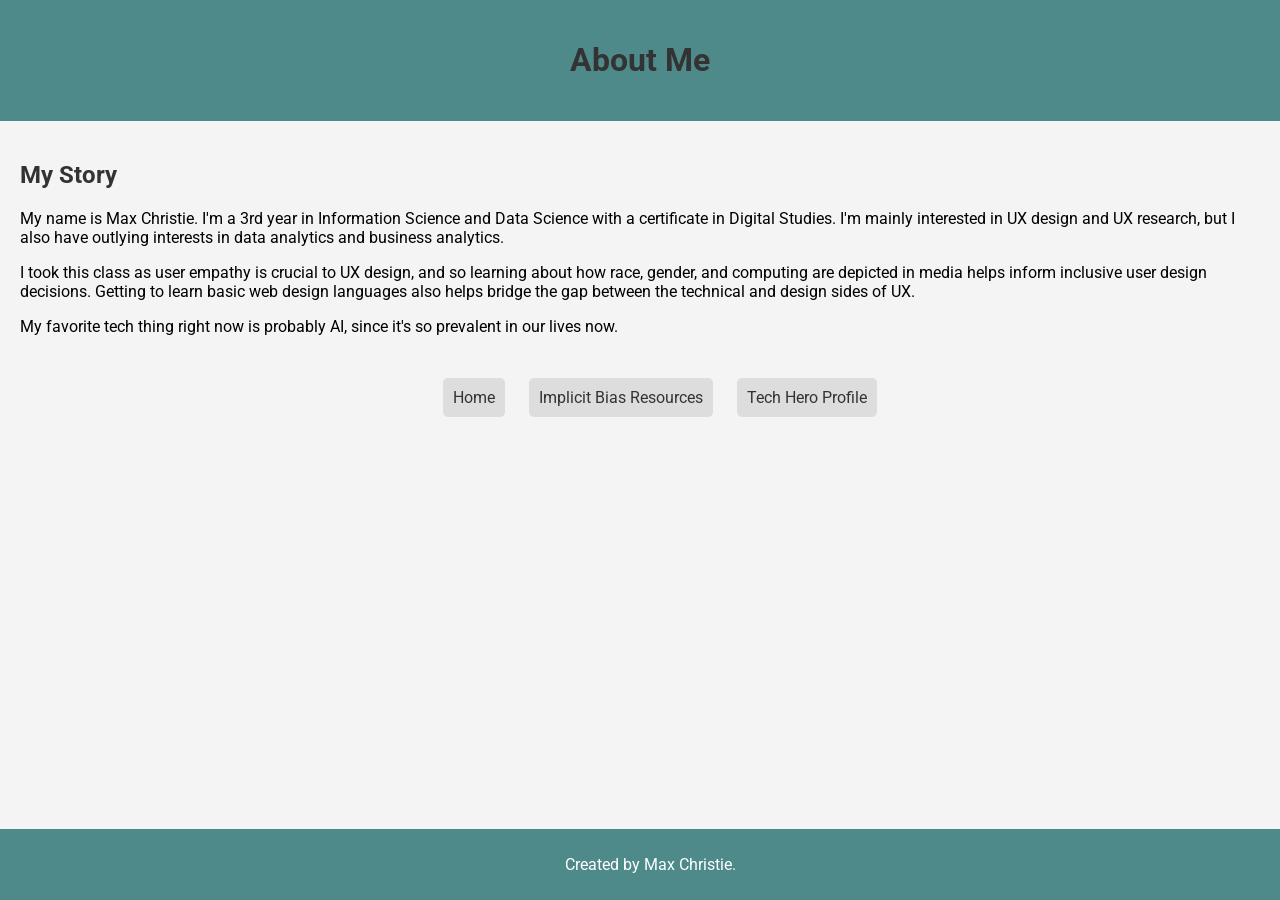
==== aboutme.html @ 12caaabe "Add files via upload" ====
<!DOCTYPE html>
<html lang="en">
<head>
    <meta charset="UTF-8">
    <meta name="viewport" content="width=device-width, initial-scale=1.0">
    <title>About Me | Your Website Name</title>
    <link href="https://fonts.googleapis.com/css2?family=Roboto:wght@400;700&display=swap" rel="stylesheet">
    <link rel="stylesheet" href="stylepage.css">
</head>
<body>
    <header>
        <h1>About Me</h1>
    </header>
    <section id="bio">
        <h2>My Story</h2>
        <p>My name is Max Christie. I'm a 3rd year in Information Science and Data Science with a certificate in Digital Studies. I'm mainly interested in UX design and UX research, but I also have outlying interests in data analytics and business analytics.</p>
        <p>I took this class as user empathy is crucial to UX design, and so learning about how race, gender, and computing are depicted in media helps inform inclusive user design decisions. Getting to learn basic web design languages also helps bridge the gap between the technical and design sides of UX.</p>
        <p>My favorite tech thing right now is probably AI, since it's so prevalent in our lives now.</p>
    </section>
    <nav>
        <ul>
            <li><a href="index.html">Home</a></li>
            <li><a href="resourcepage.html">Implicit Bias Resources</a></li>
            <li><a href="techhero.html">Tech Hero Profile</a></li>
        </ul>
    </nav>
    <footer>
        <p>Created by Max Christie.</p>
    </footer>
</body>
</html>
---- stylepage.css ----
/* General Styles */
body {
    font-family: Arial, sans-serif;
    margin: 0;
    padding: 0;
    background-color: #f4f4f4;
    font-family: 'Roboto', sans-serif;

}

header {
    background-color: #4f8a8b;
    color: #fff;
    padding: 20px;
    text-align: center;
}

nav ul {
    list-style: none;
    text-align: center;
}

nav ul li {
    display: inline;
    margin: 10px;
}

nav ul li a {
    color: #333;
    text-decoration: none;
    padding: 10px;
    background-color: #ddd;
    border-radius: 5px;
}

nav ul li a:hover {
    background-color: #ccc;
}

footer {
    text-align: center;
    padding: 10px;
    background-color: #4f8a8b;
    color: #fff;
    position: fixed;
    width: 100%;
    bottom: 0;
}

/* Page Specific Styles */
h1, h2 {
    color: #333;
}

section {
    padding: 20px;
}

#resources ul {
    list-style-type: square;
}

#resources a {
    color: #007BFF;
}
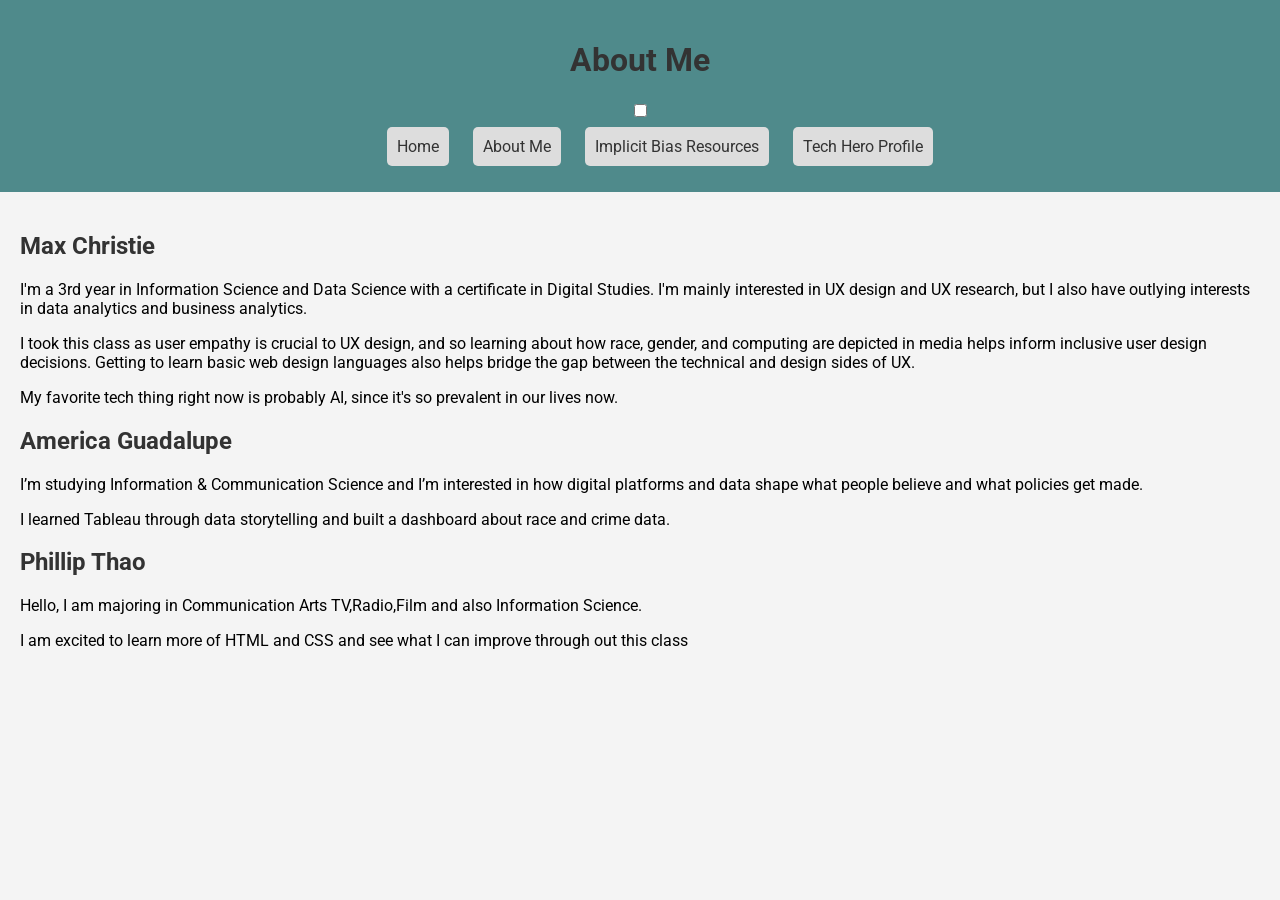
==== commit 0a6b34aa: "Update aboutme.html" ====
--- a/aboutme.html
+++ b/aboutme.html
@@ -8,24 +8,52 @@
     <link rel="stylesheet" href="stylepage.css">
 </head>
 <body>
+</nav>
     <header>
         <h1>About Me</h1>
+        <nav class="dropdown-nav">
+    <input type="checkbox" id="menu-toggle">
+
+    <label for="menu-toggle" class="hamburger">
+        <span></span>
+        <span></span>
+        <span></span>
+    </label>
+
+    <ul class="menu">
+        <li><a href="index.html">Home</a></li>
+        <li><a href="aboutme.html">About Me</a></li>
+        <li><a href="resourcepage.html">Implicit Bias Resources</a></li>
+        <li><a href="techhero.html">Tech Hero Profile</a></li>
+    </ul>
+</nav>
     </header>
     <section id="bio">
-        <h2>My Story</h2>
-        <p>My name is Max Christie. I'm a 3rd year in Information Science and Data Science with a certificate in Digital Studies. I'm mainly interested in UX design and UX research, but I also have outlying interests in data analytics and business analytics.</p>
-        <p>I took this class as user empathy is crucial to UX design, and so learning about how race, gender, and computing are depicted in media helps inform inclusive user design decisions. Getting to learn basic web design languages also helps bridge the gap between the technical and design sides of UX.</p>
-        <p>My favorite tech thing right now is probably AI, since it's so prevalent in our lives now.</p>
+        <div class="about-me">
+            <div class="about-me-text">
+                <h2>Max Christie</h2>
+                <p>I'm a 3rd year in Information Science and Data Science with a certificate in Digital Studies. I'm mainly interested in UX design and UX research, but I also have outlying interests in data analytics and business analytics.</p>
+                <p>I took this class as user empathy is crucial to UX design, and so learning about how race, gender, and computing are depicted in media helps inform inclusive user design decisions. Getting to learn basic web design languages also helps bridge the gap between the technical and design sides of UX.</p>
+                <p>My favorite tech thing right now is probably AI, since it's so prevalent in our lives now.</p>
+            </div>
+        </div>
+        <div class="about-me">
+            <div class="about-me-text">
+                <h2>America Guadalupe</h2>
+                <p>I’m studying Information & Communication Science and I’m interested in how digital
+                platforms and data shape what people believe and what policies get made. </p>
+                <p>I learned Tableau through data storytelling and built a dashboard about race and crime data.</p>
+            </div>
+        </div>
+        <div class="about-me">
+            <div class="about-me-text">
+                <h2>Phillip Thao </h2>
+                <p>Hello, I am majoring in Communication Arts TV,Radio,Film and also Information Science.</p>
+                <p>I am excited to learn more of HTML and CSS and see what I can improve through out this class</p>
+            </div>
+        </div>
     </section>
-    <nav>
-        <ul>
-            <li><a href="index.html">Home</a></li>
-            <li><a href="resourcepage.html">Implicit Bias Resources</a></li>
-            <li><a href="techhero.html">Tech Hero Profile</a></li>
-        </ul>
-    </nav>
-    <footer>
-        <p>Created by Max Christie.</p>
-    </footer>
+
 </body>
+
 </html>
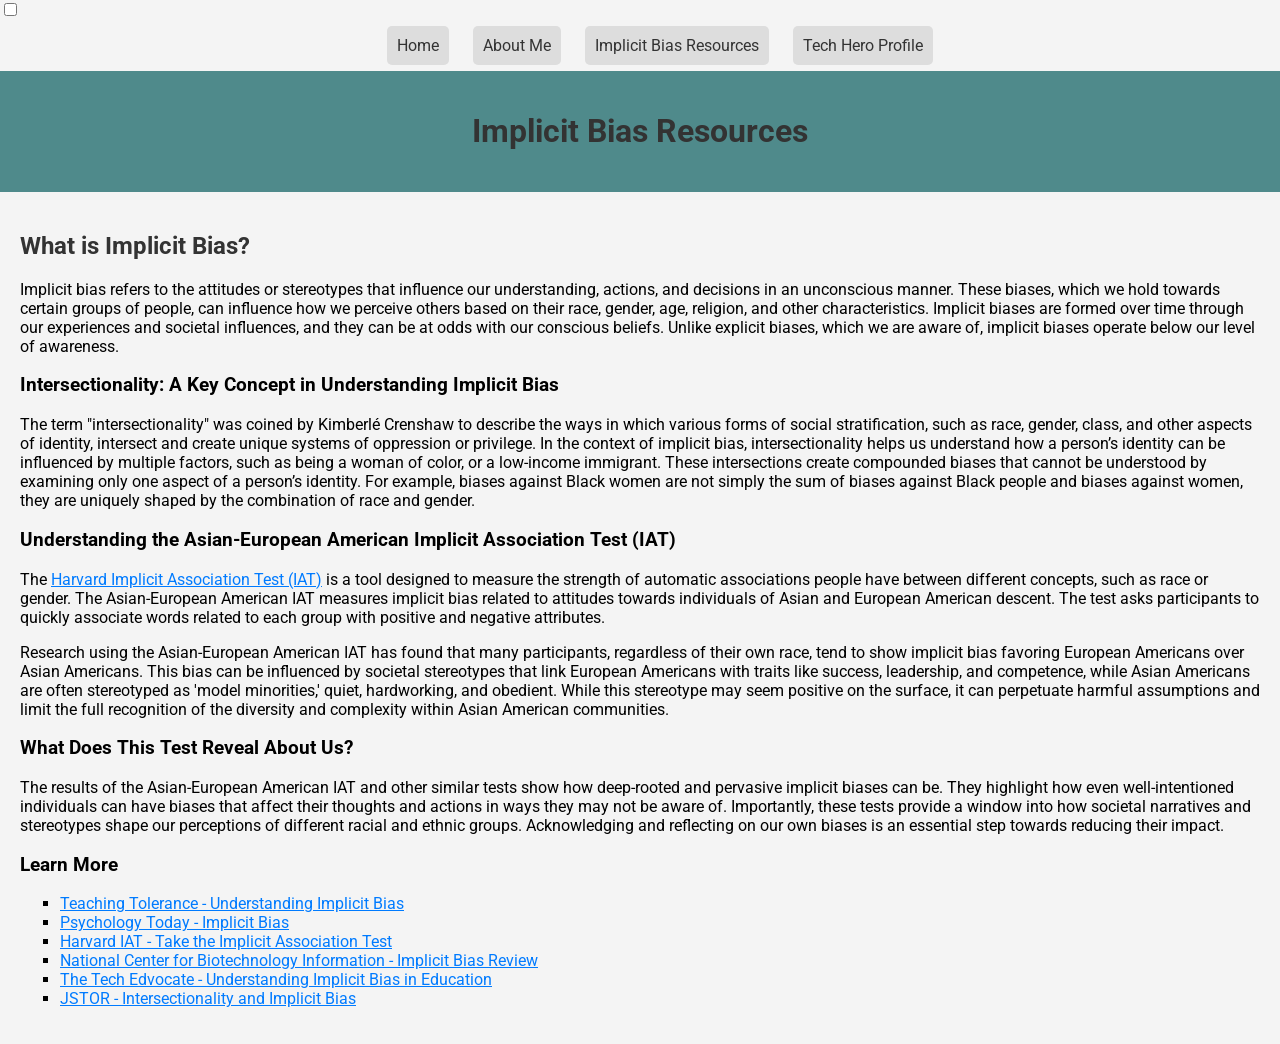
==== commit d7576c1e: "Update aboutme.html" ====
--- a/aboutme.html
+++ b/aboutme.html
@@ -3,57 +3,57 @@
 <head>
     <meta charset="UTF-8">
     <meta name="viewport" content="width=device-width, initial-scale=1.0">
-    <title>About Me | Your Website Name</title>
+    <title>Implicit Bias Resources | Your Website Name</title>
     <link href="https://fonts.googleapis.com/css2?family=Roboto:wght@400;700&display=swap" rel="stylesheet">
+
     <link rel="stylesheet" href="stylepage.css">
 </head>
 <body>
-</nav>
+    <!-- Top-left hamburger dropdown menu -->
+        <nav class="dropdown-nav">
+            <input type="checkbox" id="menu-toggle">
+            <label for="menu-toggle" class="hamburger">
+                <span></span>
+                <span></span>
+                <span></span>
+            </label>
+            <ul class="menu">
+                <li><a href="index.html">Home</a></li>
+                <li><a href="aboutme.html">About Me</a></li>
+                <li><a href="resourcepage.html">Implicit Bias Resources</a></li>
+                <li><a href="techhero.html">Tech Hero Profile</a></li>
+            </ul>
+        </nav>
     <header>
-        <h1>About Me</h1>
-        <nav class="dropdown-nav">
-    <input type="checkbox" id="menu-toggle">
+        <h1>Implicit Bias Resources</h1>
+    </header>
+    <section id="resources">
+        <h2>What is Implicit Bias?</h2>
+        <p>Implicit bias refers to the attitudes or stereotypes that influence our understanding, actions, and decisions in an unconscious manner. These biases, which we hold towards certain groups of people, can influence how we perceive others based on their race, gender, age, religion, and other characteristics. Implicit biases are formed over time through our experiences and societal influences, and they can be at odds with our conscious beliefs. Unlike explicit biases, which we are aware of, implicit biases operate below our level of awareness.</p>
+        
+        <h3>Intersectionality: A Key Concept in Understanding Implicit Bias</h3>
+        <p>The term "intersectionality" was coined by Kimberlé Crenshaw to describe the ways in which various forms of social stratification, such as race, gender, class, and other aspects of identity, intersect and create unique systems of oppression or privilege. In the context of implicit bias, intersectionality helps us understand how a person’s identity can be influenced by multiple factors, such as being a woman of color, or a low-income immigrant. These intersections create compounded biases that cannot be understood by examining only one aspect of a person’s identity. For example, biases against Black women are not simply the sum of biases against Black people and biases against women, they are uniquely shaped by the combination of race and gender.</p>
+        
+        <h3>Understanding the Asian-European American Implicit Association Test (IAT)</h3>
+        <p>The <a href="https://implicit.harvard.edu/implicit/takeatest.html" target="_blank">Harvard Implicit Association Test (IAT)</a> is a tool designed to measure the strength of automatic associations people have between different concepts, such as race or gender. The Asian-European American IAT measures implicit bias related to attitudes towards individuals of Asian and European American descent. The test asks participants to quickly associate words related to each group with positive and negative attributes.</p>
 
-    <label for="menu-toggle" class="hamburger">
-        <span></span>
-        <span></span>
-        <span></span>
-    </label>
+        <p>Research using the Asian-European American IAT has found that many participants, regardless of their own race, tend to show implicit bias favoring European Americans over Asian Americans. This bias can be influenced by societal stereotypes that link European Americans with traits like success, leadership, and competence, while Asian Americans are often stereotyped as 'model minorities,' quiet, hardworking, and obedient. While this stereotype may seem positive on the surface, it can perpetuate harmful assumptions and limit the full recognition of the diversity and complexity within Asian American communities.</p>
 
-    <ul class="menu">
-        <li><a href="index.html">Home</a></li>
-        <li><a href="aboutme.html">About Me</a></li>
-        <li><a href="resourcepage.html">Implicit Bias Resources</a></li>
-        <li><a href="techhero.html">Tech Hero Profile</a></li>
-    </ul>
-</nav>
-    </header>
-    <section id="bio">
-        <div class="about-me">
-            <div class="about-me-text">
-                <h2>Max Christie</h2>
-                <p>I'm a 3rd year in Information Science and Data Science with a certificate in Digital Studies. I'm mainly interested in UX design and UX research, but I also have outlying interests in data analytics and business analytics.</p>
-                <p>I took this class as user empathy is crucial to UX design, and so learning about how race, gender, and computing are depicted in media helps inform inclusive user design decisions. Getting to learn basic web design languages also helps bridge the gap between the technical and design sides of UX.</p>
-                <p>My favorite tech thing right now is probably AI, since it's so prevalent in our lives now.</p>
-            </div>
-        </div>
-        <div class="about-me">
-            <div class="about-me-text">
-                <h2>America Guadalupe</h2>
-                <p>I’m studying Information & Communication Science and I’m interested in how digital
-                platforms and data shape what people believe and what policies get made. </p>
-                <p>I learned Tableau through data storytelling and built a dashboard about race and crime data.</p>
-            </div>
-        </div>
-        <div class="about-me">
-            <div class="about-me-text">
-                <h2>Phillip Thao </h2>
-                <p>Hello, I am majoring in Communication Arts TV,Radio,Film and also Information Science.</p>
-                <p>I am excited to learn more of HTML and CSS and see what I can improve through out this class</p>
-            </div>
-        </div>
+        <h3>What Does This Test Reveal About Us?</h3>
+        <p>The results of the Asian-European American IAT and other similar tests show how deep-rooted and pervasive implicit biases can be. They highlight how even well-intentioned individuals can have biases that affect their thoughts and actions in ways they may not be aware of. Importantly, these tests provide a window into how societal narratives and stereotypes shape our perceptions of different racial and ethnic groups. Acknowledging and reflecting on our own biases is an essential step towards reducing their impact.</p>
+
+        <h3>Learn More</h3>
+        <ul>
+            <li><a href="https://www.tolerance.org/professional-development/implicit-bias" target="_blank">Teaching Tolerance - Understanding Implicit Bias</a></li>
+            <li><a href="https://www.psychologytoday.com/us/basics/implicit-bias" target="_blank">Psychology Today - Implicit Bias</a></li>
+            <li><a href="https://implicit.harvard.edu/implicit/takeatest.html" target="_blank">Harvard IAT - Take the Implicit Association Test</a></li>
+            <li><a href="https://www.ncbi.nlm.nih.gov/pmc/articles/PMC5597104/" target="_blank">National Center for Biotechnology Information - Implicit Bias Review</a></li>
+            <li><a href="https://www.thetechedvocate.org/understanding-implicit-bias-teachers/" target="_blank">The Tech Edvocate - Understanding Implicit Bias in Education</a></li>
+            <li><a href="https://www.jstor.org/stable/26914292" target="_blank">JSTOR - Intersectionality and Implicit Bias</a></li>
+        </ul>
+
     </section>
+    
 
 </body>
-
 </html>
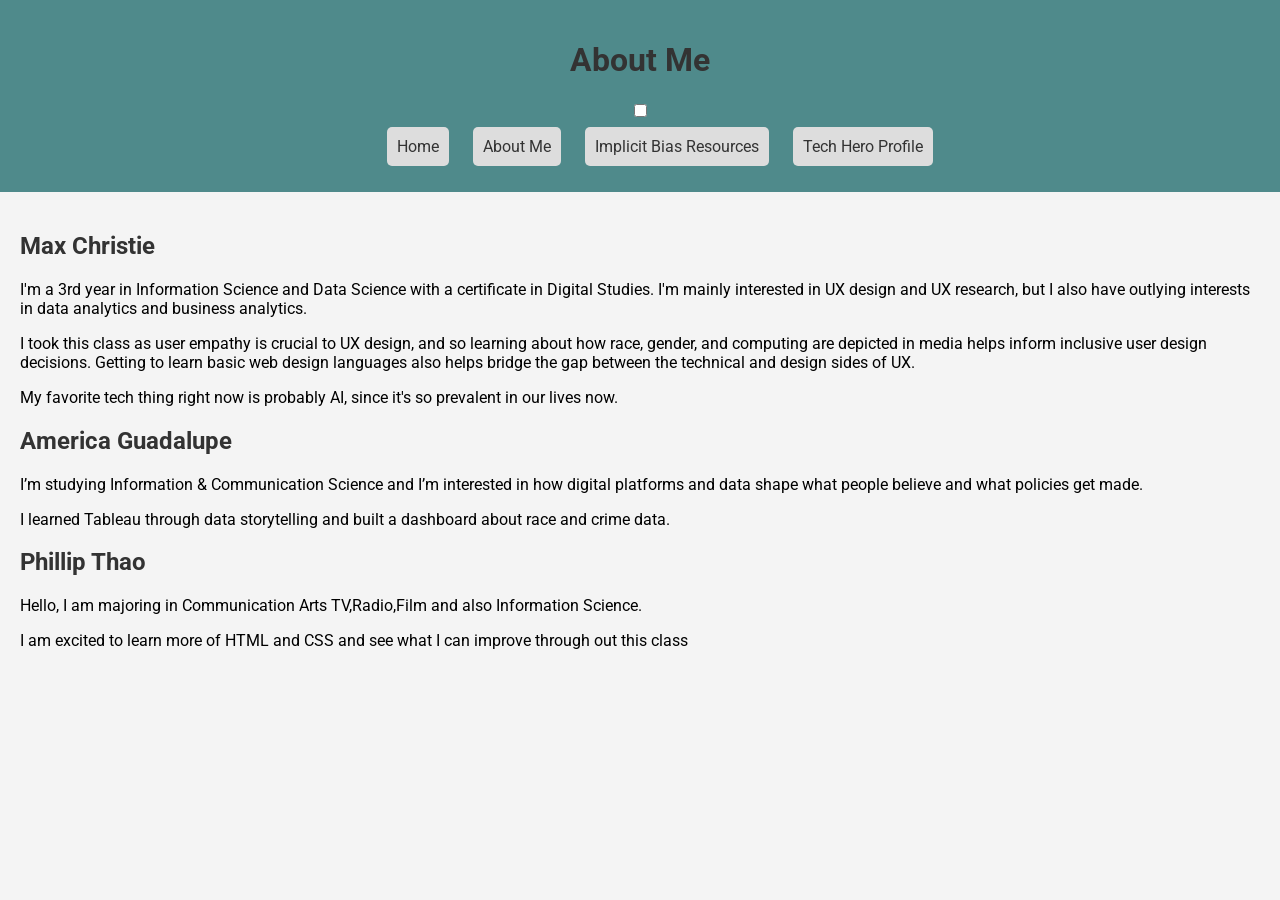
==== commit 28292975: "Update aboutme.html" ====
--- a/aboutme.html
+++ b/aboutme.html
@@ -3,57 +3,57 @@
 <head>
     <meta charset="UTF-8">
     <meta name="viewport" content="width=device-width, initial-scale=1.0">
-    <title>Implicit Bias Resources | Your Website Name</title>
+    <title>About Me | Your Website Name</title>
     <link href="https://fonts.googleapis.com/css2?family=Roboto:wght@400;700&display=swap" rel="stylesheet">
-
     <link rel="stylesheet" href="stylepage.css">
 </head>
 <body>
-    <!-- Top-left hamburger dropdown menu -->
+</nav>
+    <header>
+        <h1>About Me</h1>
         <nav class="dropdown-nav">
-            <input type="checkbox" id="menu-toggle">
-            <label for="menu-toggle" class="hamburger">
-                <span></span>
-                <span></span>
-                <span></span>
-            </label>
-            <ul class="menu">
-                <li><a href="index.html">Home</a></li>
-                <li><a href="aboutme.html">About Me</a></li>
-                <li><a href="resourcepage.html">Implicit Bias Resources</a></li>
-                <li><a href="techhero.html">Tech Hero Profile</a></li>
-            </ul>
-        </nav>
-    <header>
-        <h1>Implicit Bias Resources</h1>
+    <input type="checkbox" id="menu-toggle">
+
+    <label for="menu-toggle" class="hamburger">
+        <span></span>
+        <span></span>
+        <span></span>
+    </label>
+
+    <ul class="menu">
+        <li><a href="index.html">Home</a></li>
+        <li><a href="aboutme.html">About Me</a></li>
+        <li><a href="resourcepage.html">Implicit Bias Resources</a></li>
+        <li><a href="techhero.html">Tech Hero Profile</a></li>
+    </ul>
+</nav>
     </header>
-    <section id="resources">
-        <h2>What is Implicit Bias?</h2>
-        <p>Implicit bias refers to the attitudes or stereotypes that influence our understanding, actions, and decisions in an unconscious manner. These biases, which we hold towards certain groups of people, can influence how we perceive others based on their race, gender, age, religion, and other characteristics. Implicit biases are formed over time through our experiences and societal influences, and they can be at odds with our conscious beliefs. Unlike explicit biases, which we are aware of, implicit biases operate below our level of awareness.</p>
-        
-        <h3>Intersectionality: A Key Concept in Understanding Implicit Bias</h3>
-        <p>The term "intersectionality" was coined by Kimberlé Crenshaw to describe the ways in which various forms of social stratification, such as race, gender, class, and other aspects of identity, intersect and create unique systems of oppression or privilege. In the context of implicit bias, intersectionality helps us understand how a person’s identity can be influenced by multiple factors, such as being a woman of color, or a low-income immigrant. These intersections create compounded biases that cannot be understood by examining only one aspect of a person’s identity. For example, biases against Black women are not simply the sum of biases against Black people and biases against women, they are uniquely shaped by the combination of race and gender.</p>
-        
-        <h3>Understanding the Asian-European American Implicit Association Test (IAT)</h3>
-        <p>The <a href="https://implicit.harvard.edu/implicit/takeatest.html" target="_blank">Harvard Implicit Association Test (IAT)</a> is a tool designed to measure the strength of automatic associations people have between different concepts, such as race or gender. The Asian-European American IAT measures implicit bias related to attitudes towards individuals of Asian and European American descent. The test asks participants to quickly associate words related to each group with positive and negative attributes.</p>
-
-        <p>Research using the Asian-European American IAT has found that many participants, regardless of their own race, tend to show implicit bias favoring European Americans over Asian Americans. This bias can be influenced by societal stereotypes that link European Americans with traits like success, leadership, and competence, while Asian Americans are often stereotyped as 'model minorities,' quiet, hardworking, and obedient. While this stereotype may seem positive on the surface, it can perpetuate harmful assumptions and limit the full recognition of the diversity and complexity within Asian American communities.</p>
-
-        <h3>What Does This Test Reveal About Us?</h3>
-        <p>The results of the Asian-European American IAT and other similar tests show how deep-rooted and pervasive implicit biases can be. They highlight how even well-intentioned individuals can have biases that affect their thoughts and actions in ways they may not be aware of. Importantly, these tests provide a window into how societal narratives and stereotypes shape our perceptions of different racial and ethnic groups. Acknowledging and reflecting on our own biases is an essential step towards reducing their impact.</p>
-
-        <h3>Learn More</h3>
-        <ul>
-            <li><a href="https://www.tolerance.org/professional-development/implicit-bias" target="_blank">Teaching Tolerance - Understanding Implicit Bias</a></li>
-            <li><a href="https://www.psychologytoday.com/us/basics/implicit-bias" target="_blank">Psychology Today - Implicit Bias</a></li>
-            <li><a href="https://implicit.harvard.edu/implicit/takeatest.html" target="_blank">Harvard IAT - Take the Implicit Association Test</a></li>
-            <li><a href="https://www.ncbi.nlm.nih.gov/pmc/articles/PMC5597104/" target="_blank">National Center for Biotechnology Information - Implicit Bias Review</a></li>
-            <li><a href="https://www.thetechedvocate.org/understanding-implicit-bias-teachers/" target="_blank">The Tech Edvocate - Understanding Implicit Bias in Education</a></li>
-            <li><a href="https://www.jstor.org/stable/26914292" target="_blank">JSTOR - Intersectionality and Implicit Bias</a></li>
-        </ul>
-
+    <section id="bio">
+        <div class="about-me">
+            <div class="about-me-text">
+                <h2>Max Christie</h2>
+                <p>I'm a 3rd year in Information Science and Data Science with a certificate in Digital Studies. I'm mainly interested in UX design and UX research, but I also have outlying interests in data analytics and business analytics.</p>
+                <p>I took this class as user empathy is crucial to UX design, and so learning about how race, gender, and computing are depicted in media helps inform inclusive user design decisions. Getting to learn basic web design languages also helps bridge the gap between the technical and design sides of UX.</p>
+                <p>My favorite tech thing right now is probably AI, since it's so prevalent in our lives now.</p>
+            </div>
+        </div>
+        <div class="about-me">
+            <div class="about-me-text">
+                <h2>America Guadalupe</h2>
+                <p>I’m studying Information & Communication Science and I’m interested in how digital
+                platforms and data shape what people believe and what policies get made. </p>
+                <p>I learned Tableau through data storytelling and built a dashboard about race and crime data.</p>
+            </div>
+        </div>
+        <div class="about-me">
+            <div class="about-me-text">
+                <h2>Phillip Thao </h2>
+                <p>Hello, I am majoring in Communication Arts TV,Radio,Film and also Information Science.</p>
+                <p>I am excited to learn more of HTML and CSS and see what I can improve through out this class</p>
+            </div>
+        </div>
     </section>
-    
 
 </body>
+
 </html>
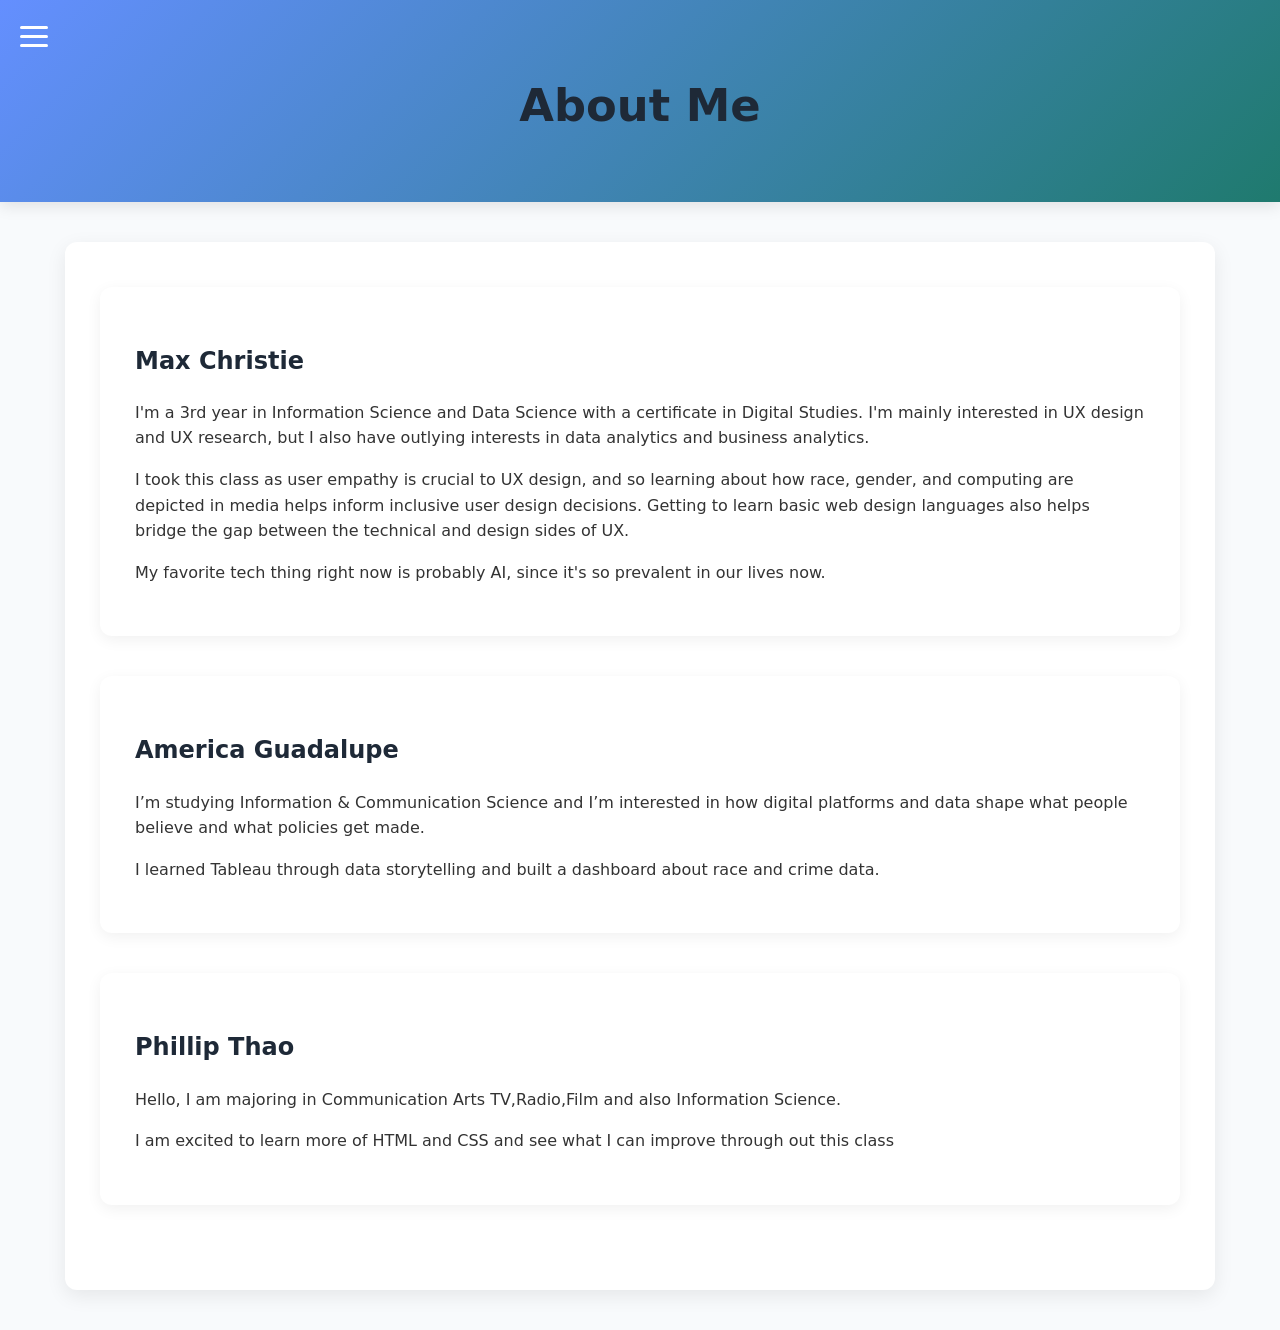
==== commit 3289678a: "Update aboutme.html" ====
--- a/aboutme.html
+++ b/aboutme.html
@@ -1,6 +1,8 @@
 <!DOCTYPE html>
+<!-- Start of HTML document structure -->
 <html lang="en">
 <head>
+    <!-- Metadata and external resources -->
     <meta charset="UTF-8">
     <meta name="viewport" content="width=device-width, initial-scale=1.0">
     <title>About Me | Your Website Name</title>
@@ -8,27 +10,28 @@
     <link rel="stylesheet" href="stylepage.css">
 </head>
 <body>
-</nav>
+    <!-- Navigation menu -->
+    <nav class="dropdown-nav">
+        <input type="checkbox" id="menu-toggle">
+        <label for="menu-toggle" class="hamburger">
+            <span></span>
+            <span></span>
+            <span></span>
+        </label>
+        <ul class="menu">
+            <li><a href="index.html">Home</a></li>
+            <li><a href="aboutme.html">About Me</a></li>
+            <li><a href="resourcepage.html">Implicit Bias Resources</a></li>
+            <li><a href="techhero.html">Tech Hero Profile</a></li>
+        </ul>
+    </nav>
+    <!-- Page header -->
     <header>
         <h1>About Me</h1>
-        <nav class="dropdown-nav">
-    <input type="checkbox" id="menu-toggle">
-
-    <label for="menu-toggle" class="hamburger">
-        <span></span>
-        <span></span>
-        <span></span>
-    </label>
-
-    <ul class="menu">
-        <li><a href="index.html">Home</a></li>
-        <li><a href="aboutme.html">About Me</a></li>
-        <li><a href="resourcepage.html">Implicit Bias Resources</a></li>
-        <li><a href="techhero.html">Tech Hero Profile</a></li>
-    </ul>
-</nav>
     </header>
+    <!-- Biography section -->
     <section id="bio">
+        <!-- Individual bio entry -->
         <div class="about-me">
             <div class="about-me-text">
                 <h2>Max Christie</h2>
@@ -37,6 +40,7 @@
                 <p>My favorite tech thing right now is probably AI, since it's so prevalent in our lives now.</p>
             </div>
         </div>
+        <!-- Individual bio entry -->
         <div class="about-me">
             <div class="about-me-text">
                 <h2>America Guadalupe</h2>
@@ -45,6 +49,7 @@
                 <p>I learned Tableau through data storytelling and built a dashboard about race and crime data.</p>
             </div>
         </div>
+        <!-- Individual bio entry -->
         <div class="about-me">
             <div class="about-me-text">
                 <h2>Phillip Thao </h2>
@@ -53,7 +58,5 @@
             </div>
         </div>
     </section>
-
 </body>
-
 </html>
--- a/stylepage.css
+++ b/stylepage.css
@@ -1,65 +1,229 @@
-/* General Styles */
+/* ==================== CSS VARIABLES ==================== */
+:root {
+    --primary: #648FFF;     /* Bright accessible blue */
+    --accent: #FE6100;      /* Strong orange */
+    --dark: #1E2937;        /* Dark slate header */
+    --light: #F8FAFC;
+    --gray: #E2E8F0;
+}
+
+/* ==================== GENERAL STYLES ==================== */
 body {
-    font-family: Arial, sans-serif;
+    font-family: 'Inter', system-ui, -apple-system, BlinkMacSystemFont, sans-serif;
     margin: 0;
     padding: 0;
-    background-color: #f4f4f4;
-    font-family: 'Roboto', sans-serif;
-
-}
-
+    background-color: var(--light);
+    line-height: 1.6;
+    color: #333;
+}
+
+h1, h2, h3 {
+    color: var(--dark);
+    font-weight: 700;
+}
+
+a {
+    color: var(--primary);
+    text-decoration: none;
+}
+
+a:hover {
+    color: var(--accent);
+}
+
+/* ==================== HEADER ==================== */
 header {
-    background-color: #4f8a8b;
-    color: #fff;
-    padding: 20px;
+    background: linear-gradient(135deg, var(--primary), #1f7a6e);
+    color: white;
+    padding: 70px 30px 50px;   /* improved top/bottom spacing */
     text-align: center;
-}
-
-nav ul {
+    position: relative;
+    box-shadow: 0 4px 15px rgba(0,0,0,0.1);
+}
+
+header h1 {
+    font-size: 2.8rem;
+    margin: 0 0 10px 0;
+}
+
+header p {
+    font-size: 1.2rem;
+    opacity: 0.95;
+    max-width: 600px;
+    margin: 0 auto;
+}
+
+/* ==================== TOP-LEFT HAMBURGER MENU ==================== */
+.dropdown-nav {
+    position: fixed;
+    top: 20px;
+    left: 20px;
+    z-index: 1000;
+}
+
+#menu-toggle { display: none; }
+
+.hamburger {
+    width: 28px;
+    cursor: pointer;
+    display: block;
+}
+
+.hamburger span {
+    display: block;
+    height: 3px;
+    background-color: white;
+    margin: 6px 0;
+    border-radius: 3px;
+    transition: all 0.3s ease;
+}
+
+.menu {
     list-style: none;
+    padding: 0;
+    margin: 12px 0 0 0;
+    width: 220px;
+    background: white;
+    border-radius: 10px;
+    box-shadow: 0 8px 25px rgba(0,0,0,0.15);
+    overflow: hidden;
+    display: none;
+    transform: translateY(-10px);
+    opacity: 0;
+    transition: all 0.3s ease;
+}
+
+.menu li { border-bottom: 1px solid var(--gray); }
+.menu li:last-child { border-bottom: none; }
+
+.menu li a {
+    display: block;
+    padding: 14px 20px;
+    color: var(--dark);
+    font-weight: 500;
+}
+
+.menu li a:hover {
+    background-color: #f8f8f8;
+    padding-left: 25px;
+}
+
+#menu-toggle:checked + .hamburger + .menu {
+    display: block;
+    transform: translateY(0);
+    opacity: 1;
+}
+
+#menu-toggle:checked + .hamburger span:nth-child(1) {
+    transform: rotate(45deg) translate(5px, 5px);
+}
+#menu-toggle:checked + .hamburger span:nth-child(2) { opacity: 0; }
+#menu-toggle:checked + .hamburger span:nth-child(3) {
+    transform: rotate(-45deg) translate(6px, -6px);
+}
+
+/* ==================== IMPROVED GLOBAL PADDING & MARGINS ==================== */
+/* Centers content and adds side padding on wide screens */
+.container {
+    max-width: 1150px;
+    margin: 0 auto;
+    padding: 0 30px;
+}
+
+/* All main content sections now get automatic centering + generous padding */
+section {
+    max-width: 1150px;
+    margin: 40px auto;
+    padding: 45px 35px;
+    background: white;
+    border-radius: 12px;
+    box-shadow: 0 6px 20px rgba(0,0,0,0.08);
+    box-sizing: border-box;
+}
+
+/* Hero cards (used on techhero.html) stay nicely spaced inside the section */
+.hero {
+    max-width: 100%;
+    margin-bottom: 40px;
+    padding: 35px;
+    background: white;
+    border-radius: 12px;
+    box-shadow: 0 4px 15px rgba(0,0,0,0.06);
+    display: flex;
+    flex-wrap: wrap;
+    gap: 30px;
+    align-items: flex-start;
+    box-sizing: border-box;
+}
+
+.hero-text { flex: 1; min-width: 280px; }
+.hero-image { flex: 0 0 180px; }
+
+.about-me{
+   max-width: 100%;
+    margin-bottom: 40px;
+    padding: 35px;
+    background: white;
+    border-radius: 12px;
+    box-shadow: 0 4px 15px rgba(0,0,0,0.06);
+    display: flex;
+    flex-wrap: wrap;
+    gap: 30px;
+    align-items: flex-start;
+    box-sizing: border-box;
+}
+.about-me-text { flex: 1; min-width: 280px; }
+
+.hero-image img {
+    width: 100%;
+    border-radius: 10px;
+    box-shadow: 0 4px 15px rgba(0,0,0,0.1);
+}
+
+.btn {
+    display: inline-block;
+    background: var(--primary);
+    color: white;
+    padding: 10px 20px;
+    border-radius: 6px;
+    margin-top: 15px;
+    font-weight: 500;
+    transition: all 0.3s;
+}
+
+.btn:hover {
+    background: var(--accent);
+    transform: translateY(-2px);
+}
+
+/* ==================== FOOTER ==================== */
+footer {
+    background: var(--dark);
+    color: white;
     text-align: center;
-}
-
-nav ul li {
-    display: inline;
-    margin: 10px;
-}
-
-nav ul li a {
-    color: #333;
-    text-decoration: none;
-    padding: 10px;
-    background-color: #ddd;
-    border-radius: 5px;
-}
-
-nav ul li a:hover {
-    background-color: #ccc;
-}
-
-footer {
-    text-align: center;
-    padding: 10px;
-    background-color: #4f8a8b;
-    color: #fff;
-    position: fixed;
-    width: 100%;
-    bottom: 0;
-}
-
-/* Page Specific Styles */
-h1, h2 {
-    color: #333;
-}
-
-section {
-    padding: 20px;
-}
-
-#resources ul {
-    list-style-type: square;
-}
-
-#resources a {
-    color: #007BFF;
-}
+    padding: 30px 20px;
+    margin-top: 80px;
+}
+
+/* ==================== RESPONSIVE (mobile-first improvements) ==================== */
+@media (max-width: 768px) {
+    header { padding: 80px 20px 50px; }
+    header h1 { font-size: 2.2rem; }
+    
+    section, .hero {
+        margin: 25px 10px;
+        padding: 35px 25px;
+    }
+    
+    .hero { flex-direction: column; }
+    .hero-image { margin: 0 auto; max-width: 220px; }
+}
+/* ====================== CENTERED IMAGE ====================== */
+.center-image {
+    display: block;
+    margin: 40px auto;          /* centers it + nice breathing room */
+    max-width: 100%;            /* never overflows on mobile */
+    height: auto;
+    border-radius: 12px;        /* matches your card style */
+    box-shadow: 0 6px 20px rgba(0,0,0,0.08);   /* subtle shadow like your heroes */
+}
